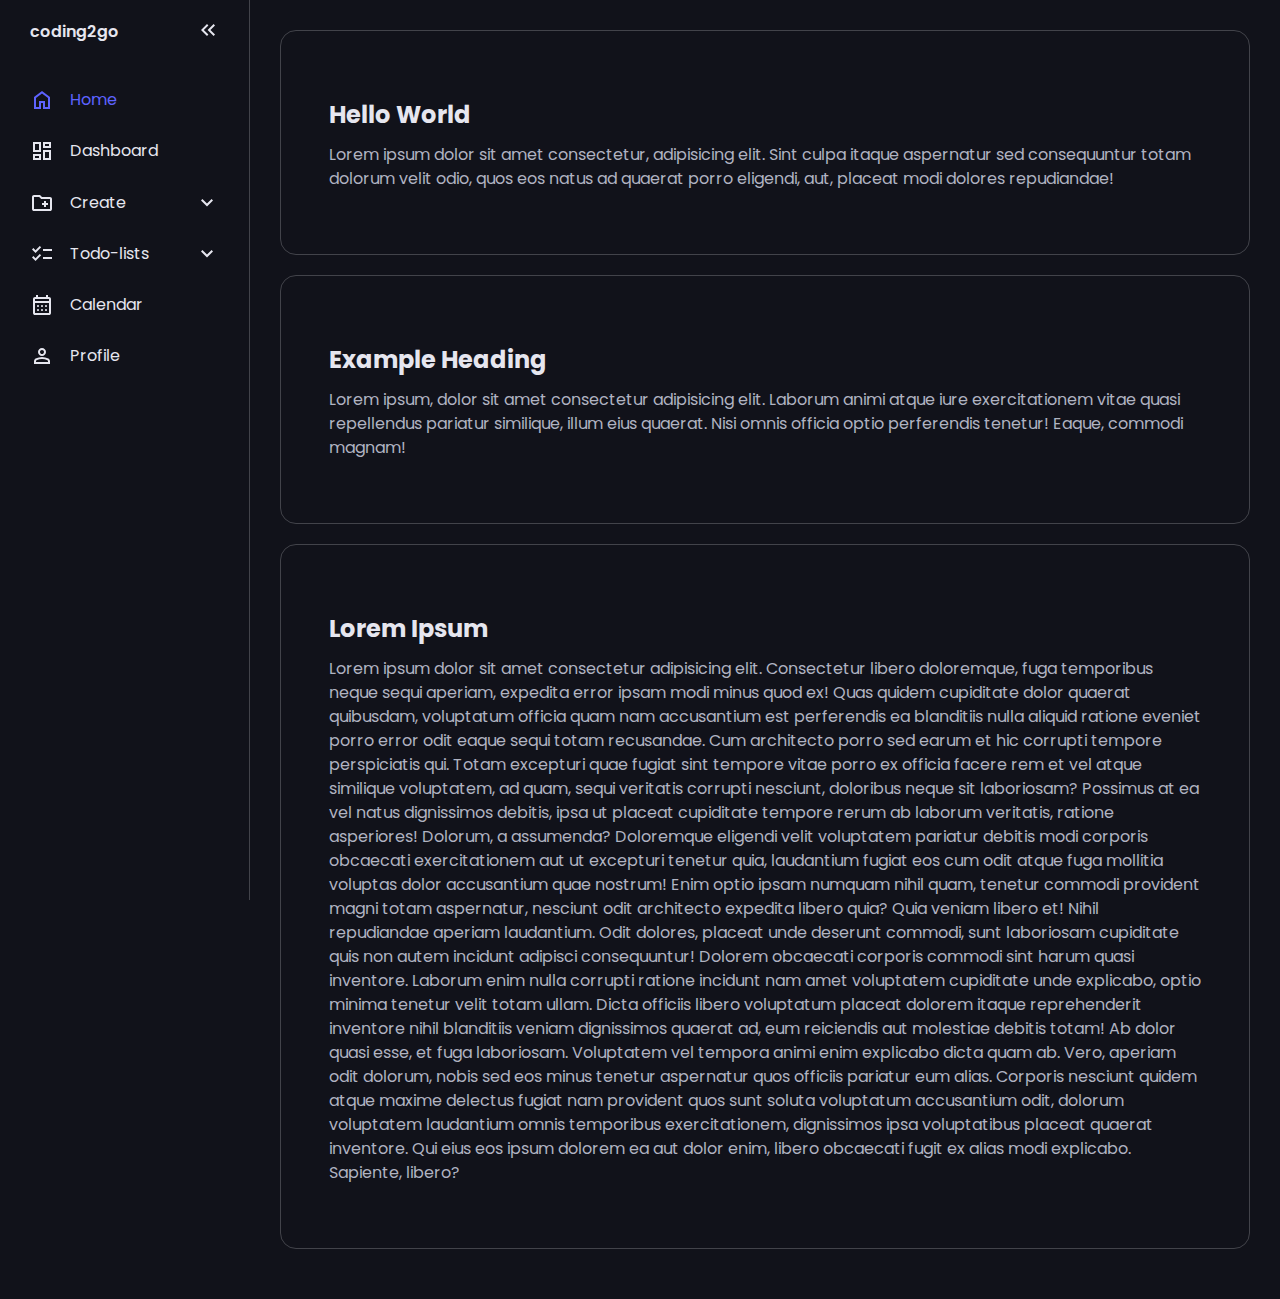
==== index.html @ 6bed8684 "Initial commit" ====
<!DOCTYPE html>
<html lang="en">
<head>
    <meta charset="UTF-8">
    <meta name="viewport" content="width=device-width, initial-scale=1.0">
    <title>Document</title>
    <link rel="stylesheet" href="style.css">
    <script type="text/javascript" src="app.js" difer></script>
</head>
<body>
    <nav id="sidebar">
        <ul>
            <li>
                <span class="logo">coding2go</span>
                <button onclick="toggleSidebar()" id="toggle-btn">
                    <svg xmlns="http://www.w3.org/2000/svg" height="24px" viewBox="0 -960 960 960" width="24px" fill="#5f6368"><path d="M440-240 200-480l240-240 56 56-183 184 183 184-56 56Zm264 0L464-480l240-240 56 56-183 184 183 184-56 56Z"/></svg>
                </button>
            </li>
            <li class="active">
                <a href="index.html">
                    <svg xmlns="http://www.w3.org/2000/svg" height="24px" viewBox="0 -960 960 960" width="24px" fill="#5f6368"><path d="M240-200h120v-240h240v240h120v-360L480-740 240-560v360Zm-80 80v-480l320-240 320 240v480H520v-240h-80v240H160Zm320-350Z"/></svg>
                    <span>Home</span>
                </a>
            </li>
            <li>
                <a href="dashboard.html">
                    <svg xmlns="http://www.w3.org/2000/svg" height="24px" viewBox="0 -960 960 960" width="24px" fill="#5f6368"><path d="M520-600v-240h320v240H520ZM120-440v-400h320v400H120Zm400 320v-400h320v400H520Zm-400 0v-240h320v240H120Zm80-400h160v-240H200v240Zm400 320h160v-240H600v240Zm0-480h160v-80H600v80ZM200-200h160v-80H200v80Zm160-320Zm240-160Zm0 240ZM360-280Z"/></svg>
                    <span>Dashboard</span>
                </a>
            </li>
            <li>
                <button onclick="toggleSubMenu(this)" class="dropdown-btn">
                    <svg xmlns="http://www.w3.org/2000/svg" height="24px" viewBox="0 -960 960 960" width="24px" fill="#5f6368"><path d="M560-320h80v-80h80v-80h-80v-80h-80v80h-80v80h80v80ZM160-160q-33 0-56.5-23.5T80-240v-480q0-33 23.5-56.5T160-800h240l80 80h320q33 0 56.5 23.5T880-640v400q0 33-23.5 56.5T800-160H160Zm0-80h640v-400H447l-80-80H160v480Zm0 0v-480 480Z"/></svg>
                    <span>Create</span>
                    <svg xmlns="http://www.w3.org/2000/svg" height="24px" viewBox="0 -960 960 960" width="24px" fill="#5f6368"><path d="M480-344 240-584l56-56 184 184 184-184 56 56-240 240Z"/></svg>
                </button>
                <ul class="sub-menu">
                    <div>
                        <li><a href="#">Folder</a></li>
                        <li><a href="#">Document</a></li>
                        <li><a href="#">Project</a></li>
                    </div>
                </ul>
            </li>
            <li>
                <button onclick="toggleSubMenu(this)" class="dropdown-btn">
                    <svg xmlns="http://www.w3.org/2000/svg" height="24px" viewBox="0 -960 960 960" width="24px" fill="#5f6368"><path d="M222-200 80-342l56-56 85 85 170-170 56 57-225 226Zm0-320L80-662l56-56 85 85 170-170 56 57-225 226Zm298 240v-80h360v80H520Zm0-320v-80h360v80H520Z"/></svg>
                    <span>Todo-lists</span>
                    <svg xmlns="http://www.w3.org/2000/svg" height="24px" viewBox="0 -960 960 960" width="24px" fill="#5f6368"><path d="M480-344 240-584l56-56 184 184 184-184 56 56-240 240Z"/></svg>
                </button>
                <ul class="sub-menu">
                    <div>
                        <li><a href="#">Work</a></li>
                        <li><a href="#">Private</a></li>
                        <li><a href="#">Coding</a></li>
                        <li><a href="#">Gardening</a></li>
                        <li><a href="#">School</a></li>
                    </div>
                </ul>
            </li>
            <li>
                <a href="calendar.html">
                    <svg xmlns="http://www.w3.org/2000/svg" height="24px" viewBox="0 -960 960 960" width="24px" fill="#5f6368"><path d="M200-80q-33 0-56.5-23.5T120-160v-560q0-33 23.5-56.5T200-800h40v-80h80v80h320v-80h80v80h40q33 0 56.5 23.5T840-720v560q0 33-23.5 56.5T760-80H200Zm0-80h560v-400H200v400Zm0-480h560v-80H200v80Zm0 0v-80 80Zm280 240q-17 0-28.5-11.5T440-440q0-17 11.5-28.5T480-480q17 0 28.5 11.5T520-440q0 17-11.5 28.5T480-400Zm-160 0q-17 0-28.5-11.5T280-440q0-17 11.5-28.5T320-480q17 0 28.5 11.5T360-440q0 17-11.5 28.5T320-400Zm320 0q-17 0-28.5-11.5T600-440q0-17 11.5-28.5T640-480q17 0 28.5 11.5T680-440q0 17-11.5 28.5T640-400ZM480-240q-17 0-28.5-11.5T440-280q0-17 11.5-28.5T480-320q17 0 28.5 11.5T520-280q0 17-11.5 28.5T480-240Zm-160 0q-17 0-28.5-11.5T280-280q0-17 11.5-28.5T320-320q17 0 28.5 11.5T360-280q0 17-11.5 28.5T320-240Zm320 0q-17 0-28.5-11.5T600-280q0-17 11.5-28.5T640-320q17 0 28.5 11.5T680-280q0 17-11.5 28.5T640-240Z"/></svg>
                    <span>Calendar</span>
                </a>
            </li>
            <li>
                <a href="profile.html">
                    <svg xmlns="http://www.w3.org/2000/svg" height="24px" viewBox="0 -960 960 960" width="24px" fill="#5f6368"><path d="M480-480q-66 0-113-47t-47-113q0-66 47-113t113-47q66 0 113 47t47 113q0 66-47 113t-113 47ZM160-160v-112q0-34 17.5-62.5T224-378q62-31 126-46.5T480-440q66 0 130 15.5T736-378q29 15 46.5 43.5T800-272v112H160Zm80-80h480v-32q0-11-5.5-20T700-306q-54-27-109-40.5T480-360q-56 0-111 13.5T260-306q-9 5-14.5 14t-5.5 20v32Zm240-320q33 0 56.5-23.5T560-640q0-33-23.5-56.5T480-720q-33 0-56.5 23.5T400-640q0 33 23.5 56.5T480-560Zm0-80Zm0 400Z"/></svg>
                    <span>Profile</span>
                </a>
            </li>
        </ul>
    </nav>
    <main>
        <div class="container">
            <h2>Hello World</h2>
            <p>Lorem ipsum dolor sit amet consectetur, adipisicing elit. Sint culpa itaque aspernatur sed consequuntur totam dolorum velit odio, quos eos natus ad quaerat porro eligendi, aut, placeat modi dolores repudiandae!</p>  
        </div>
        <div class="container">
            <h2>Example Heading</h2>
            <p>Lorem ipsum, dolor sit amet consectetur adipisicing elit. Laborum animi atque iure exercitationem vitae quasi repellendus pariatur similique, illum eius quaerat. Nisi omnis officia optio perferendis tenetur! Eaque, commodi magnam!</p>
        </div>
        <div class="container">
            <h2>Lorem Ipsum</h2>
            <p>Lorem ipsum dolor sit amet consectetur adipisicing elit. Consectetur libero doloremque, fuga temporibus neque sequi aperiam, expedita error ipsam modi minus quod ex! Quas quidem cupiditate dolor quaerat quibusdam, voluptatum officia quam nam accusantium est perferendis ea blanditiis nulla aliquid ratione eveniet porro error odit eaque sequi totam recusandae. Cum architecto porro sed earum et hic corrupti tempore perspiciatis qui. Totam excepturi quae fugiat sint tempore vitae porro ex officia facere rem et vel atque similique voluptatem, ad quam, sequi veritatis corrupti nesciunt, doloribus neque sit laboriosam? Possimus at ea vel natus dignissimos debitis, ipsa ut placeat cupiditate tempore rerum ab laborum veritatis, ratione asperiores! Dolorum, a assumenda? Doloremque eligendi velit voluptatem pariatur debitis modi corporis obcaecati exercitationem aut ut excepturi tenetur quia, laudantium fugiat eos cum odit atque fuga mollitia voluptas dolor accusantium quae nostrum! Enim optio ipsam numquam nihil quam, tenetur commodi provident magni totam aspernatur, nesciunt odit architecto expedita libero quia? Quia veniam libero et! Nihil repudiandae aperiam laudantium. Odit dolores, placeat unde deserunt commodi, sunt laboriosam cupiditate quis non autem incidunt adipisci consequuntur! Dolorem obcaecati corporis commodi sint harum quasi inventore. Laborum enim nulla corrupti ratione incidunt nam amet voluptatem cupiditate unde explicabo, optio minima tenetur velit totam ullam. Dicta officiis libero voluptatum placeat dolorem itaque reprehenderit inventore nihil blanditiis veniam dignissimos quaerat ad, eum reiciendis aut molestiae debitis totam! Ab dolor quasi esse, et fuga laboriosam. Voluptatem vel tempora animi enim explicabo dicta quam ab. Vero, aperiam odit dolorum, nobis sed eos minus tenetur aspernatur quos officiis pariatur eum alias. Corporis nesciunt quidem atque maxime delectus fugiat nam provident quos sunt soluta voluptatum accusantium odit, dolorum voluptatem laudantium omnis temporibus exercitationem, dignissimos ipsa voluptatibus placeat quaerat inventore. Qui eius eos ipsum dolorem ea aut dolor enim, libero obcaecati fugit ex alias modi explicabo. Sapiente, libero?</p>
        </div>
    </main>
</body>
</html>
---- style.css ----
@import url('https://fonts.googleapis.com/css2?family=Poppins:wght@300;400;500;600;700;800&display=swap');

:root{
    --base-clr:#11121a;
    --line-clr:#42434a;
    --hover-clr:#222533;
    --text-clr:#e6e6ef;
    --accent-clr:#5e63ff;
    --secondary-text-clr:#b0b3c1;
}
*{
    margin: 0;
    padding: 0;
}
html{
    font-family: Poppins, 'Segoe UI', Tahoma, Geneva, Verdana, sans-serif;
    line-height: 1.5rem;
}
body{
    min-height: 100vh;
    min-height: 100dvh;
    background-color: var(--base-clr);
    color: var(--text-clr);
    display: grid;
    grid-template-columns: auto 1fr;
}
#sidebar{
    box-sizing: border-box;
    height: 100vh;
    width: 250px;
    padding: 5px 1em;
    background-color: var(--base-clr);
    border-right: 1px solid var(--line-clr);

    position: sticky;
    top: 0;
    align-self: start;
    transition: 300ms ease-in-out;
    overflow: hidden;
    text-wrap: nowrap;
}
#sidebar.close{
    padding: 5px;
    width: 60px;
}
#sidebar ul {
    list-style: none;
}
#sidebar > ul > li:first-child{
    display: flex;
    justify-content: flex-end;
    margin-bottom: 16px;
    .logo{
        font-weight: 600;
    }
}
#sidebar ul li.active a {
    color: var(--accent-clr);

    svg{
        fill: var(--accent-clr);
    }
}
#sidebar a, #sidebar .dropdown-btn, #sidebar .logo{
    border-radius: .5em;
    padding: .85em;
    text-decoration: none;
    color: var(--text-clr);
    display: flex;
    align-items: center;
    gap: 1em;
}
.dropdown-btn{
    width: 100%;
    text-align: left;
    background: none;
    border: none;
    font: inherit;
    cursor: pointer;
}
#sidebar svg{
    flex-shrink: 0;
    fill: var(--text-clr)
}
#sidebar a span, #sidebar .dropdown-btn span{
    flex-grow: 1;
}
#sidebar a:hover, #sidebar .dropdown-btn:hover{
    background-color: var(--hover-clr);
}
#sidebar .sub-menu{
    display: grid;
    grid-template-rows: 0fr;
    transition: 300ms ease-in-out;

    > div{
        overflow: hidden;
    }
}
#sidebar .sub-menu.show{
    grid-template-rows: 1fr;
}
.dropdown-btn svg{
    transition: 200ms ease;
}
.rotate svg:last-child{
   rotate: 180deg; 
}
#sidebar .sub-menu a{
    padding-left: 2em;
}
#toggle-btn{
    margin-left: auto;
    padding: 1em;
    border: none;
    border-radius: .5em;
    background: none;
    cursor: pointer;

    svg{
        transition: rotate 150ms ease; 
    }
}
#toggle-btn:hover{
    background-color: var(--hover-clr);
}

main{
    padding: min(30px, 7%);
}
main p{
    color: var(--secondary-text-clr);
    margin-top: 5px;
    margin-bottom: 15px;
}
.container{
    border: 1px solid var(--line-clr);
    border-radius: 1em;
    margin-bottom: 20px;
    padding: min(3em, 15%);

    h2, p {margin-top: 1em;}
}

@media(max-width: 800px){
    body{
        grid-template-columns: 1fr;
    }
    main{
        padding: 2em 1em 60px 1em;
    }
    .container{
        border: none;
        padding: 0;
    }
    #sidebar{
        height:60px;
        width: 100%;
        border-right: none;
        border-top: 1px solid var(--line-clr);
        padding: 0;
        position: fixed;
        top: unset;
        bottom: 0;

        > ul{
            padding: 0;
            display: grid;
            grid-auto-columns: 60px;
            grid-auto-flow: column;
            align-items: center;
            overflow-x: scroll;
        }
        ul li{
            height: 100%;
        }
        ul a, ul .dropdown-btn{
            width: 60px;
            height: 60px;
            padding: 0;
            border-radius: 0;
            justify-content: center;
        }

        ul li span, ul li:first-child, .dropdown-btn svg:last-child{
            display:none;
        }

        ul li .sub-menu.show{
            position: fixed;
            bottom: 60px;
            left: 0;
            box-sizing: border-box;
            height: 60px;
            width: 100%;
            background-color: var(--hover-clr);
            border-top: 1px solid var(--line-clr);
            display: flex;
            justify-content: center;
            
            > div{
                overflow-x: auto;
            }
            li{
                display: inline-flex;
            }
            a{
                box-sizing: border-box;
                padding: 1em;
                width: auto;
                justify-content: center;
            }
        }

    }
}
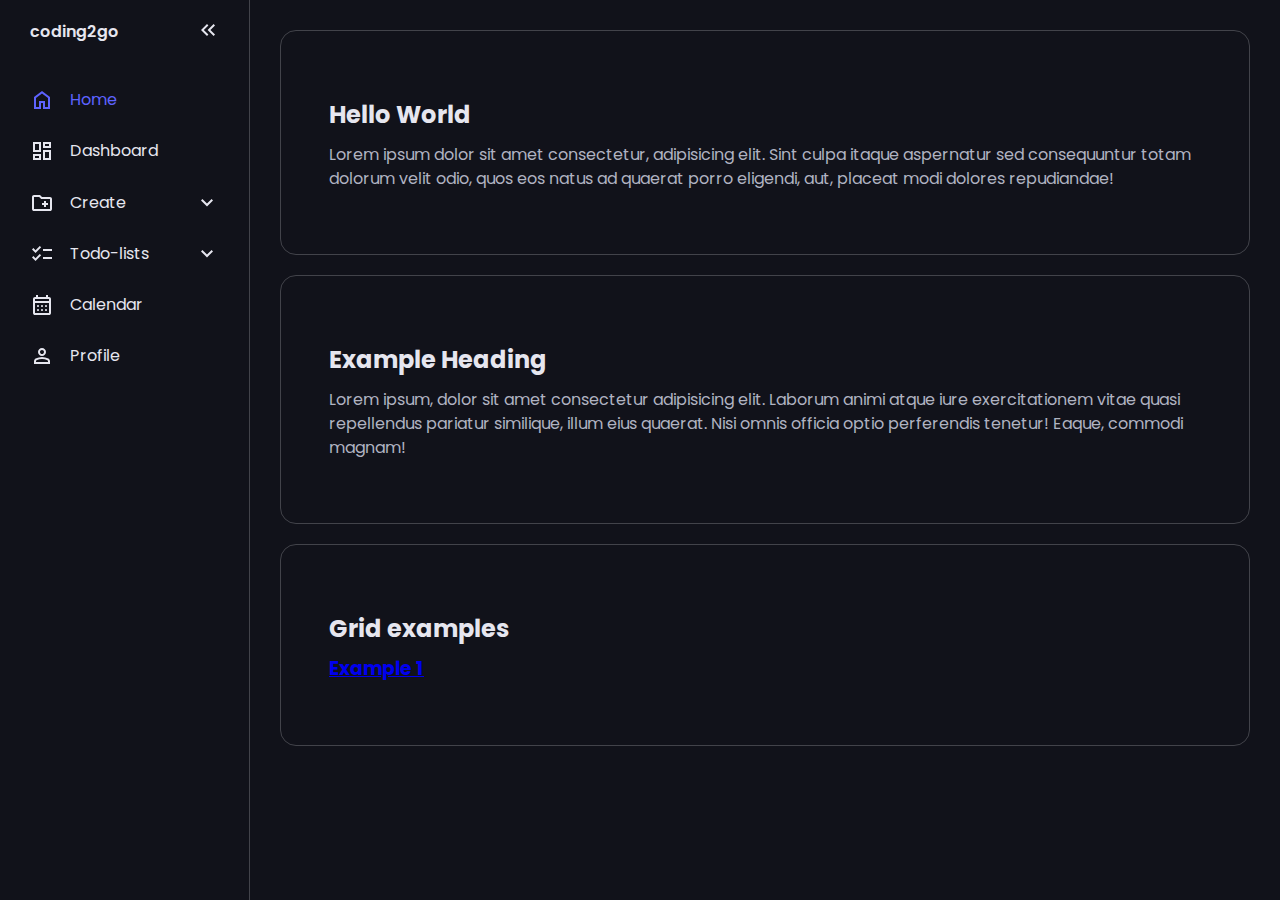
==== commit 3758044c: "CSS Grid Layouts with GRID WRAPPING" ====
--- a/index.html
+++ b/index.html
@@ -82,8 +82,10 @@
             <p>Lorem ipsum, dolor sit amet consectetur adipisicing elit. Laborum animi atque iure exercitationem vitae quasi repellendus pariatur similique, illum eius quaerat. Nisi omnis officia optio perferendis tenetur! Eaque, commodi magnam!</p>
         </div>
         <div class="container">
-            <h2>Lorem Ipsum</h2>
-            <p>Lorem ipsum dolor sit amet consectetur adipisicing elit. Consectetur libero doloremque, fuga temporibus neque sequi aperiam, expedita error ipsam modi minus quod ex! Quas quidem cupiditate dolor quaerat quibusdam, voluptatum officia quam nam accusantium est perferendis ea blanditiis nulla aliquid ratione eveniet porro error odit eaque sequi totam recusandae. Cum architecto porro sed earum et hic corrupti tempore perspiciatis qui. Totam excepturi quae fugiat sint tempore vitae porro ex officia facere rem et vel atque similique voluptatem, ad quam, sequi veritatis corrupti nesciunt, doloribus neque sit laboriosam? Possimus at ea vel natus dignissimos debitis, ipsa ut placeat cupiditate tempore rerum ab laborum veritatis, ratione asperiores! Dolorum, a assumenda? Doloremque eligendi velit voluptatem pariatur debitis modi corporis obcaecati exercitationem aut ut excepturi tenetur quia, laudantium fugiat eos cum odit atque fuga mollitia voluptas dolor accusantium quae nostrum! Enim optio ipsam numquam nihil quam, tenetur commodi provident magni totam aspernatur, nesciunt odit architecto expedita libero quia? Quia veniam libero et! Nihil repudiandae aperiam laudantium. Odit dolores, placeat unde deserunt commodi, sunt laboriosam cupiditate quis non autem incidunt adipisci consequuntur! Dolorem obcaecati corporis commodi sint harum quasi inventore. Laborum enim nulla corrupti ratione incidunt nam amet voluptatem cupiditate unde explicabo, optio minima tenetur velit totam ullam. Dicta officiis libero voluptatum placeat dolorem itaque reprehenderit inventore nihil blanditiis veniam dignissimos quaerat ad, eum reiciendis aut molestiae debitis totam! Ab dolor quasi esse, et fuga laboriosam. Voluptatem vel tempora animi enim explicabo dicta quam ab. Vero, aperiam odit dolorum, nobis sed eos minus tenetur aspernatur quos officiis pariatur eum alias. Corporis nesciunt quidem atque maxime delectus fugiat nam provident quos sunt soluta voluptatum accusantium odit, dolorum voluptatem laudantium omnis temporibus exercitationem, dignissimos ipsa voluptatibus placeat quaerat inventore. Qui eius eos ipsum dolorem ea aut dolor enim, libero obcaecati fugit ex alias modi explicabo. Sapiente, libero?</p>
+            <h2>Grid examples</h2>
+            <p>
+                <a href="./coding-to-go/css-examples/grid-examples/example-one/index.html"><h3>Example 1</h3></a>
+            </p>
         </div>
     </main>
 </body>
--- a/style.css
+++ b/style.css
@@ -166,8 +166,9 @@
         > ul{
             padding: 0;
             display: grid;
-            grid-auto-columns: 60px;
-            grid-auto-flow: column;
+            grid-template-columns: 1fr 1fr 1fr 1fr 1fr 1fr;
+            /* grid-auto-columns: 60px;
+            grid-auto-flow: column; */
             align-items: center;
             overflow-x: scroll;
         }
